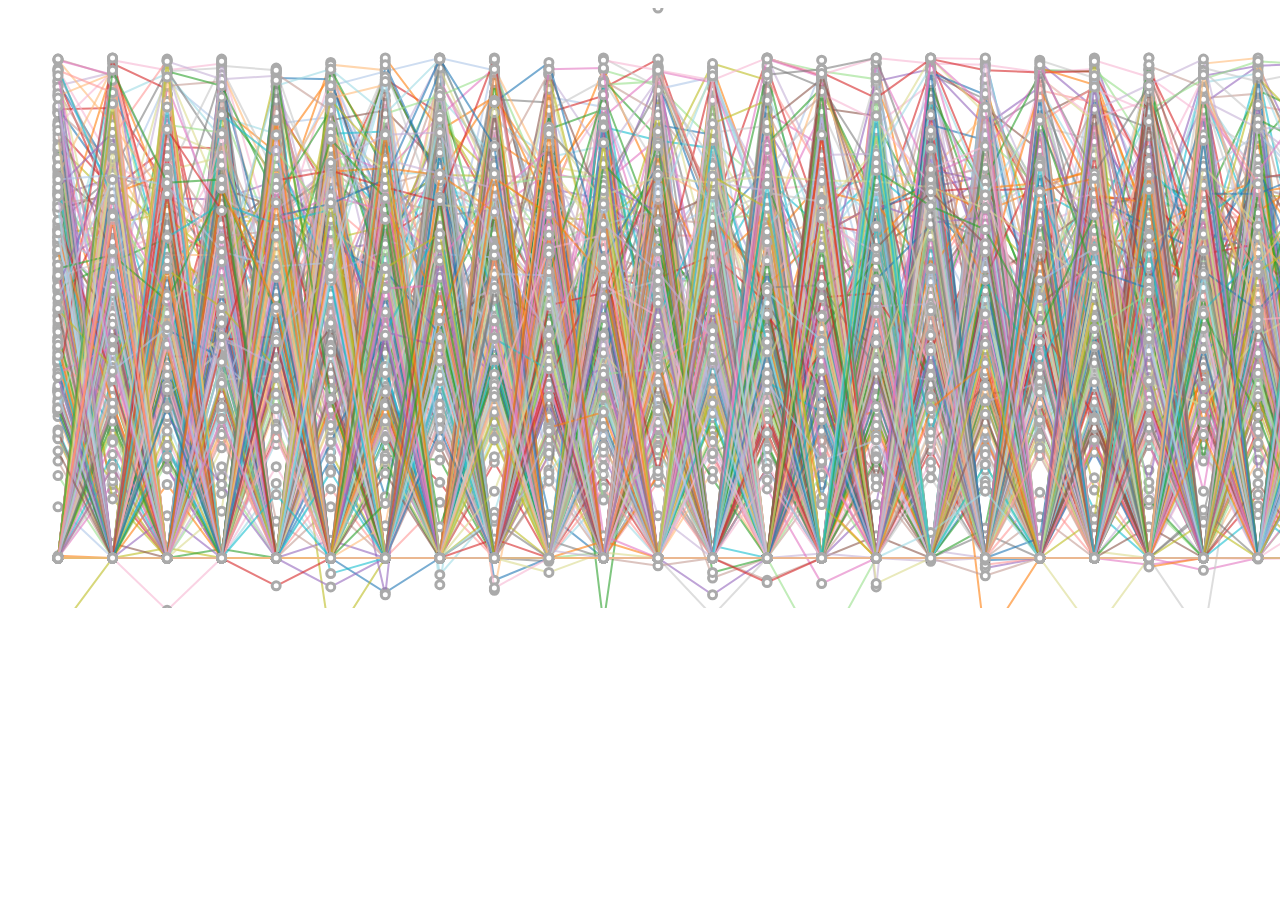
==== index.html @ 8c71b91a "Initial commit" ====
<html>
    <head>
        <title>Billboard Chart Visualization</title>
        <script type="text/javascript" src="d3.v2.min.js"></script>
		<style type="text/css">
			.data-line {
				stroke-width: 2;
				fill: none;
				stroke-dasharray: 0;
			}

            .point {
                stroke: #aaa;
                fill: white;
                stroke-width: 3;
            }

		</style>
    </head>
    <body>
        <script type="text/javascript">
            d3.text("chart-data.csv", function(unparsedData){
                //parse the csv data
                var parsedData = d3.csv.parse(unparsedData);
                var data = [];

                //number of years we are tracking
                var years = 23;

                //processing the data into arrays of objects
                var temp_array = [];
                var temp_object = null;
                var counter = 0;
                for(i = 0; i < parsedData.length; i++){
                    temp_object = {
                        artist: parsedData[i]["Artist"],
                        rank: parsedData[i]["Yearly Rank"],
                        album: parsedData[i]["Album"],
                        track: parsedData[i]["Track"]
                    };
                    counter++;
                    if(counter == years+1){
                        counter = 0;
                        data.push(temp_array);
                        temp_array = [];
                        temp_array.push(temp_object);
                    }
                    else{
                        temp_array.push(temp_object);
                    }
                }

                var padding = 50;
                var h = 600;
                var w = 1300;

                var xScale = d3.scale.linear().domain([1990, 2012]).range([padding, w - padding]);
                var yScale = d3.scale.linear().domain([450, 1]).range([h - padding, padding]);
                var colorScale = d3.scale.category20();

                var vis = d3.select("body")
                			.append("svg")
                			.attr("width", w)
                			.attr("height", h)
                        .append("svg:g");

                var line = d3.svg.line()
                				 .x(function(d, i){
                                    console.log("x = "+(1990+i));
                				 	return xScale(1990+i);
                				 })
                				 .y(function(d){
                                    console.log("y = "+d.rank);
                				 	return yScale(d.rank);
                				 })
                				 .interpolate("linear");

                var paths = vis.selectAll(".data-line")
                .data(data)
                .enter().append("svg:g");

                paths.append("path")
                				.attr("class", "data-line")
                                .attr("stroke", function(d, i){return colorScale(Math.floor(20*Math.random()))})
                				.style("opacity", 0.6)
                				.attr("d", line);


                paths.selectAll(".point")
                    .data(function(d){return d})
                    .enter().append("svg:circle")
                        .attr("class", 'point')
                        .attr("r", 4)
                        .attr("cx", function(d, i){return xScale(i+1990)})
                        .attr("cy", function(d){return yScale(d.rank)})
                        .on('mouseover', function(){return d3.select(this).attr('r', 8)})
                        .on('mouseout', function(){return d3.select(this).attr('r', 4)})
                        .on('click', function(d, i){ alert(d.rank+" "+d.artist) });
                        
            });
        </script>
    </body>
</html>
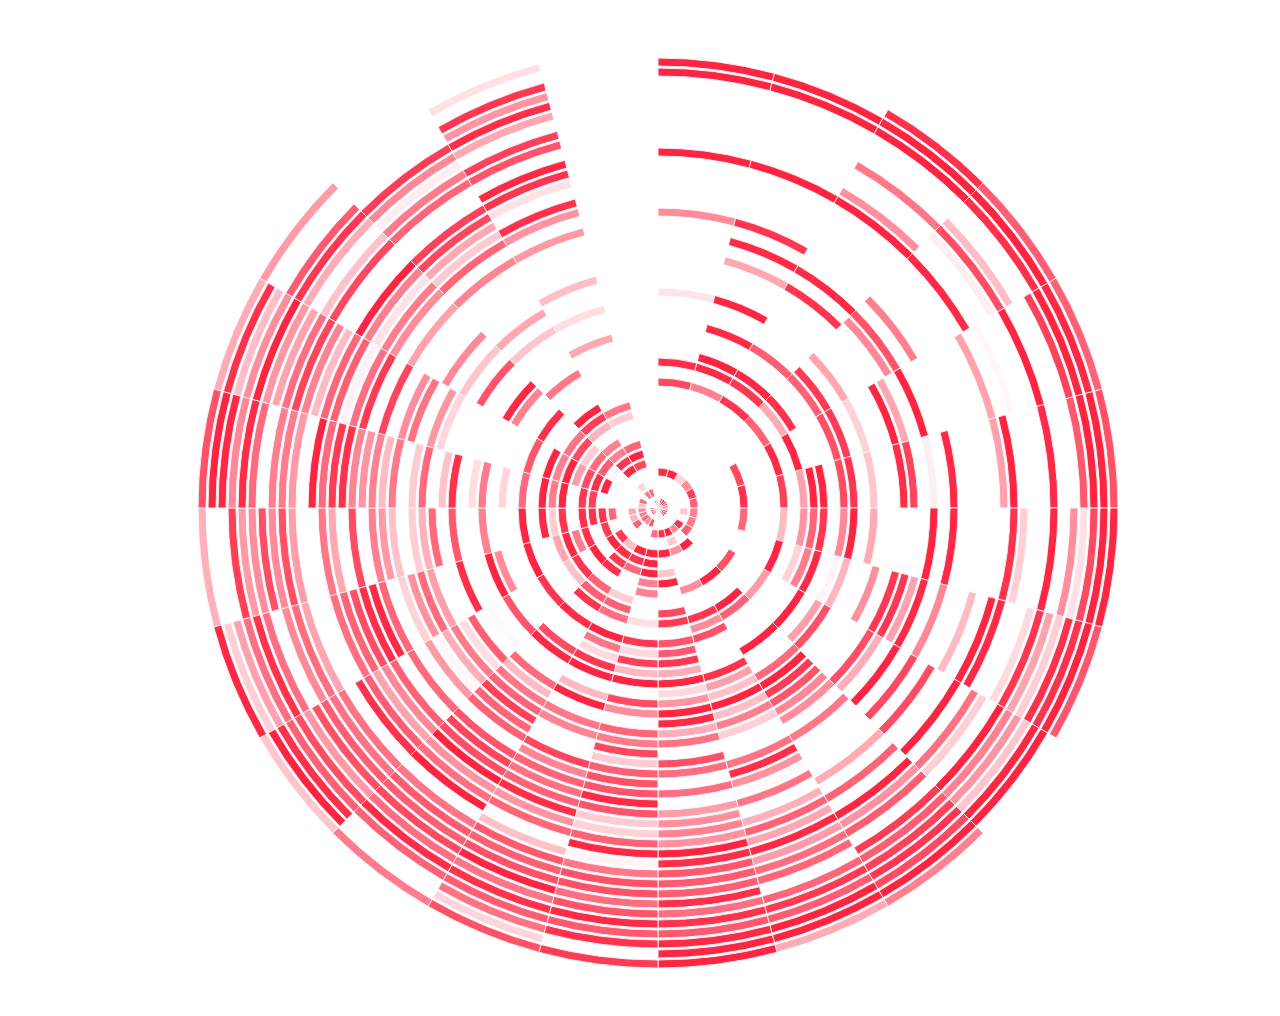
==== commit 8e741fc1: "Initial pages commit" ====
--- a/index.html
+++ b/index.html
@@ -3,101 +3,67 @@
         <title>Billboard Chart Visualization</title>
         <script type="text/javascript" src="d3.v2.min.js"></script>
 		<style type="text/css">
-			.data-line {
-				stroke-width: 2;
-				fill: none;
-				stroke-dasharray: 0;
-			}
-
-            .point {
-                stroke: #aaa;
-                fill: white;
-                stroke-width: 3;
+            body{
+                background-color: white;
             }
 
+            .arc{
+                stroke: #eee;
+                background-color: white;
+            }
 		</style>
     </head>
     <body>
         <script type="text/javascript">
-            d3.text("chart-data.csv", function(unparsedData){
-                //parse the csv data
-                var parsedData = d3.csv.parse(unparsedData);
-                var data = [];
+            var width = 1300,
+                height = 1000,
+                radius = Math.min(width, height) / 2,
+                colorScale = d3.scale.category20c();    
 
-                //number of years we are tracking
-                var years = 23;
+            var band_width = 8;
+            var gap = 2;
+            var years = 23;
+            var num_artists = 47;
+            var angle = 2*Math.PI/(years+1); //angle of every year shown
 
-                //processing the data into arrays of objects
-                var temp_array = [];
-                var temp_object = null;
-                var counter = 0;
-                for(i = 0; i < parsedData.length; i++){
-                    temp_object = {
-                        artist: parsedData[i]["Artist"],
-                        rank: parsedData[i]["Yearly Rank"],
-                        album: parsedData[i]["Album"],
-                        track: parsedData[i]["Track"]
-                    };
-                    counter++;
-                    if(counter == years+1){
-                        counter = 0;
-                        data.push(temp_array);
-                        temp_array = [];
-                        temp_array.push(temp_object);
-                    }
-                    else{
-                        temp_array.push(temp_object);
-                    }
-                }
+            var vis = d3.select("body").append("svg")
+                         .attr("width", width)
+                         .attr("height", height)
+                      .append("svg:g")
+                         .attr("transform", "translate(" + width / 2 + "," + height / 2 + ")");
 
-                var padding = 50;
-                var h = 600;
-                var w = 1300;
+            //method to draw a single arc
+            var arc = d3.svg.arc()
+            .startAngle(function(d, i){
+                return (d.Year - 1990 + 1)*angle;
+            })
+            .endAngle(function(d, i){
+                return (d.Year - 1991 + 1)*angle;
+            })
+            .innerRadius(function(d, i){  
+                return (gap + band_width) * (num_artists -1 - d.LastRank) + gap;
+            })
+            .outerRadius(function(d, i){
+                return (gap + band_width) * (num_artists - d.LastRank);
+            });
 
-                var xScale = d3.scale.linear().domain([1990, 2012]).range([padding, w - padding]);
-                var yScale = d3.scale.linear().domain([450, 1]).range([h - padding, padding]);
-                var colorScale = d3.scale.category20();
-
-                var vis = d3.select("body")
-                			.append("svg")
-                			.attr("width", w)
-                			.attr("height", h)
-                        .append("svg:g");
-
-                var line = d3.svg.line()
-                				 .x(function(d, i){
-                                    console.log("x = "+(1990+i));
-                				 	return xScale(1990+i);
-                				 })
-                				 .y(function(d){
-                                    console.log("y = "+d.rank);
-                				 	return yScale(d.rank);
-                				 })
-                				 .interpolate("linear");
-
-                var paths = vis.selectAll(".data-line")
-                .data(data)
-                .enter().append("svg:g");
-
-                paths.append("path")
-                				.attr("class", "data-line")
-                                .attr("stroke", function(d, i){return colorScale(Math.floor(20*Math.random()))})
-                				.style("opacity", 0.6)
-                				.attr("d", line);
+            d3.json("chart-data.json", function(json){
+                vis.selectAll(".arc")
+                    .data(json)
+                    .enter()
+                    .append("path")
+                    .attr("class", "arc")
+                    .attr("fill", "#FF2240")
+                    .attr("opacity", function(d){
+                        return (1 - d.High/100); //opacity based on the highest rack the artist achieved that year
+                    })
+                    .attr("d", arc)
+                    .on('mouseover', function(){return d3.select(this).attr('stroke-width', 4)})
+                    .on('mouseout', function(){return d3.select(this).attr('stroke-width', 0)})
+                    .on('click', function(d, i){ window.location.href = "artist.html?query="+d.Artist });
+            });
 
 
-                paths.selectAll(".point")
-                    .data(function(d){return d})
-                    .enter().append("svg:circle")
-                        .attr("class", 'point')
-                        .attr("r", 4)
-                        .attr("cx", function(d, i){return xScale(i+1990)})
-                        .attr("cy", function(d){return yScale(d.rank)})
-                        .on('mouseover', function(){return d3.select(this).attr('r', 8)})
-                        .on('mouseout', function(){return d3.select(this).attr('r', 4)})
-                        .on('click', function(d, i){ alert(d.rank+" "+d.artist) });
-                        
-            });
         </script>
     </body>
 </html>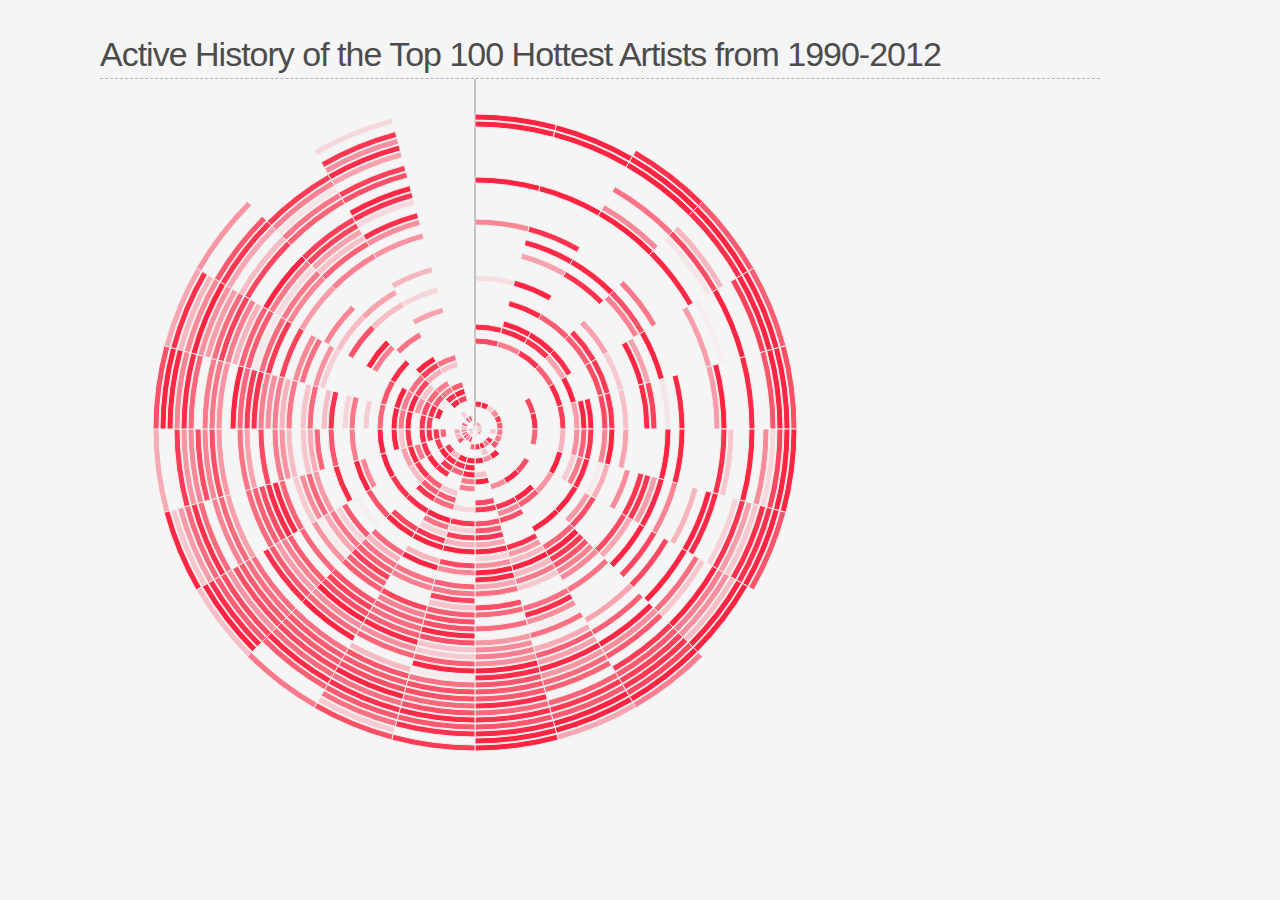
==== commit eea1dd66: "Transition, info and font added" ====
--- a/index.html
+++ b/index.html
@@ -2,31 +2,94 @@
     <head>
         <title>Billboard Chart Visualization</title>
         <script type="text/javascript" src="d3.v2.min.js"></script>
+        <script type="text/javascript" src="jquery-1.8.2.min.js"></script>
+        <link type="text/css" rel="stylesheet" href="./main.css"/>
 		<style type="text/css">
-            body{
-                background-color: white;
-            }
-
             .arc{
                 stroke: #eee;
                 background-color: white;
+            }
+
+            #line_chart {
+                display: none;
+            }
+
+            .data-line {
+                stroke-width: 2;
+                fill: none;
+                stroke-dasharray: 0;
+            }
+
+            .coordinates {
+                stroke-width: 2;
+                fill: none;
+                stroke-dasharray: 0;
+            }
+
+            .point {
+                stroke: #aaa;
+                fill: white;
+                stroke-width: 2;
             }
 		</style>
     </head>
     <body>
         <script type="text/javascript">
-            var width = 1300,
-                height = 1000,
+            $(document).ready(function(){
+                $('#back a').click(function(){
+                    $('#line_chart').fadeOut();
+                    $('#back').fadeOut();
+                    $('#arc_chart').fadeIn();
+                });
+            });
+        </script>
+        <div class="main-wrapper clearfix" id="container">
+            <div class="left-column">
+                <div class="title">
+                    <h1>
+                    Active History of the Top 100 Hottest Artists from 1990-2012</h1>
+                </div>
+                <div id="back">
+                    <h3></h3>
+                    <a href="#">Back to All Artists</a>
+                </div>
+                <div id="arc_chart"></div>
+                <div id="line_chart"></div>
+            </div>
+            <div class="artist_intro">
+                <div class="intro">
+                    <div class="cover">
+                    </div>
+                    <div class="info">
+                        <div id="track">
+                        </div>
+                        <div class="artist_line">
+                        <p>by</p><div id="artist"></div>
+                        </div>
+                        <div class="album_line">
+                        <p>on</p><div id="album"></div>
+                        </div>
+                        <div class="rank_line">
+                        <p>highest chart</p><div id="highest"></div>
+                        </div>
+                    </div>
+                </div>
+            </div>
+        </div>
+
+        <script type="text/javascript">
+            var width = 750,
+                height = 700,
                 radius = Math.min(width, height) / 2,
                 colorScale = d3.scale.category20c();    
 
-            var band_width = 8;
-            var gap = 2;
+            var band_width = 6;
+            var gap = 1;
             var years = 23;
             var num_artists = 47;
-            var angle = 2*Math.PI/(years+1); //angle of every year shown
-
-            var vis = d3.select("body").append("svg")
+            var angle = 2*Math.PI/(years+1); //angle of every year shown in the arc graph
+
+            var vis = d3.select("#arc_chart").append("svg")
                          .attr("width", width)
                          .attr("height", height)
                       .append("svg:g")
@@ -47,6 +110,17 @@
                 return (gap + band_width) * (num_artists - d.LastRank);
             });
 
+            //draw the starting line
+            var start_line = d3.svg.line();
+
+            vis.append("path")
+                .attr("class","start_line")
+                .attr("stroke-width",1)
+                .attr("stroke","black")
+                .attr("opacity", 0.4)
+                .attr("d","M 0 0"+"L 0 -500");
+
+            //read in data and draw arcs
             d3.json("chart-data.json", function(json){
                 vis.selectAll(".arc")
                     .data(json)
@@ -58,11 +132,140 @@
                         return (1 - d.High/100); //opacity based on the highest rack the artist achieved that year
                     })
                     .attr("d", arc)
-                    .on('mouseover', function(){return d3.select(this).attr('stroke-width', 4)})
-                    .on('mouseout', function(){return d3.select(this).attr('stroke-width', 0)})
-                    .on('click', function(d, i){ window.location.href = "artist.html?query="+d.Artist });
+                    .on('mouseover', mouseover)
+                    .on('mouseout', mouseout)
+                    .on('click', showDetails);
             });
 
+            function mouseover(e) {
+                vis.selectAll(".arc")
+                .attr("fill","#b9b9b9")
+                .transition().duration(100).attr("fill",function(d, i) { return (d.Artist === e.Artist) ? "#FF2240":"#b9b9b9"; });
+                console.log(e.Artist+"     "+e.Track);
+                newtrack(e.Artist,e.Track,e.Album,e.High);  //write info to black window
+                return $(document).ready(function(){
+                        $(".intro").stop(false, true).fadeIn("fast")
+                });
+
+            }
+
+            function mouseout(e) {
+                vis.selectAll(".arc")
+                .transition().attr("fill","#FF2240");
+                d3.select(this).attr('stroke-width', 0);
+                return $(document).ready(function(){
+                        $(".intro").stop(false, true).fadeOut("fast")
+                    });
+             }
+
+             //the function to write info to black window
+            function newtrack(artist,track,album,highest){
+                var blank = document.getElementById("track");
+                blank.innerText = track;
+                var blank = document.getElementById("artist");
+                blank.innerText = artist;
+                var blank = document.getElementById("album");
+                blank.innerText = album;
+                var blank = document.getElementById("highest");
+                blank.innerText = highest;
+            }
+
+            function showDetails(e){
+                var padding = 50;
+                var angle_line = 2*Math.PI/years; //angle of every year shown in the line graph
+
+                var coordinates = [];
+                var temp = [];
+                for(i = 0; i < years; i++){
+                    temp = [i, i];
+                    coordinates.push(temp);
+                }
+
+                var rScale = d3.scale.linear().domain([100, 0]).range([0, radius - padding]);
+
+                var vis_line = d3.select("#line_chart").append("svg")
+                             .attr("width", width)
+                             .attr("height", height)
+                          .append("svg:g")
+                             .attr("transform", "translate(" + width / 2 + "," + height / 2 + ")");
+
+                //method to draw data lines
+                var line = d3.svg.line()
+                                     .x(function(d, i){
+                                        //console.log(d);
+                                        r = rScale(d.rank);
+                                        alpha = (d.year - 1990)*angle_line-Math.PI/2;
+                                        return r*Math.cos(alpha);
+                                     })
+                                     .y(function(d){
+                                        r = rScale(d.rank);
+                                        alpha = (d.year - 1990)*angle_line-Math.PI/2;
+                                        return r*Math.sin(alpha);
+                                     })
+                                     .interpolate("cardinal");
+               
+                //method to draw coordinates
+                var coor = d3.svg.line()
+                                    .x(function(d, i){
+                                        return Math.cos(d*angle_line-Math.PI/2)*i*(radius - padding);
+                                    })
+                                    .y(function(d, i){
+                                        return Math.sin(d*angle_line-Math.PI/2)*i*(radius - padding);
+                                    })
+                                    .interpolate("linear");
+
+                //draw coordinates
+                vis_line.selectAll(".coordinates")
+                            .data(coordinates)
+                            .enter()
+                            .append("svg:g")
+                            .append("path")
+                            .attr("class", "coordinates")
+                            .attr("stroke", "#ccc")
+                            .attr("opacity", 0.8)
+                            .attr("d", coor);
+                
+                //draw data lines and points
+                d3.json("artist.json", function(json){
+                        var data = json[e.Artist];
+                        if(data!=undefined){
+                            var path = vis_line.selectAll(".data-line")
+                                .data([data])
+                                .enter()
+                                .append("svg:g");
+
+                            path.append("path")
+                                .attr("class", "data-line")
+                                .attr("stroke", "#FF2240")
+                                .attr("opacity", 0.8)
+                                .attr("d", line);
+
+                            path.selectAll(".point")
+                                .data(function(d){return d})
+                                .enter().append("svg:circle")
+                                    .attr("class", 'point')
+                                    .attr("r", 4)
+                                    .attr("cx", function(d, i){
+                                        r = rScale(d.rank);
+                                        alpha = (d.year - 1990)*angle_line-Math.PI/2;
+                                        return r*Math.cos(alpha);
+                                    })
+                                    .attr("cy", function(d){
+                                        r = rScale(d.rank);
+                                        alpha = (d.year - 1990)*angle_line-Math.PI/2;
+                                        return r*Math.sin(alpha);
+                                    })
+                                    .on('mouseover', function(){return d3.select(this).attr('r', 8)})
+                                    .on('mouseout', function(){return d3.select(this).attr('r', 3)})
+                                    .on('click', function(d, i){ alert(d.year+" "+d.rank+" "+d.track) });
+                            }
+                    });
+                $('#arc_chart').fadeOut();
+                $('#line_chart').fadeIn();
+                $('#back').fadeIn();
+                $('#back h3').html(e.Artist);
+
+            }
 
         </script>
     </body>
--- a/main.css
+++ b/main.css
@@ -0,0 +1,202 @@
+
+html, body, body div, span, object, iframe, h1, h2, h3, h4, h5, h6, p, blockquote, pre, abbr, address, cite, code, del, dfn, em, img, ins, kbd, q, samp, small, strong, sub, sup, var, b, i, dl, dt, dd, ol, ul, li, fieldset, form, label, legend, table, caption, tbody, tfoot, thead, tr, th, td, article, aside, figure, footer, header, hgroup, menu, nav, section, time, mark, audio, video {
+	margin: 0;
+	padding: 0;
+	border: 0;
+	outline: 0;
+	font-size: 100%;
+	vertical-align: baseline;
+	background: transparent;
+	display:block;
+}		
+
+/* Accessible focus treatment
+	people.opera.com/patrickl/experiments/keyboard/test */
+a:hover, a:active {outline: none;}
+
+small {font-size: 85%;}
+
+strong, th {font-weight: bold;}
+
+td, td img {vertical-align: top;} 
+
+
+
+/* force a vertical scrollbar to prevent a jumpy page  ----------------*/
+html {overflow-y: scroll;}
+
+/* global font style   ------------------------------------------------*/
+body {
+	font-family: "Pontano Sans",Helvetica,Arial,sans-serif;
+	font-size:13px;
+}
+
+/* global a style      ------------------------------------------------*/
+a {
+	margin: 0; 
+	padding: 0; 
+	font-size: 100%; 
+	vertical-align: baseline; 
+	background: transparent;
+	text-decoration:none
+}
+
+/* hand cursor on clickable elements ----------------------------------*/
+.clickable,
+label, 
+input[type=button], 
+input[type=submit], 
+button {cursor: pointer;}
+
+/* we use a lot of ULs that aren't bulleted. 
+	don't forget to restore the bullets within content. */
+ul, ol {list-style: none;}
+
+/* we like off-black for text */
+body, select, input, textarea {color: #333;}
+a {color: #03f;}
+a:hover {color: #69f;}
+
+body{background-color: #F5F5F5;}
+
+/* let's clear some floats */
+.clearfix:before, .clearfix:after { content: "\0020"; display: block; height: 0; overflow: hidden; }  
+.clearfix:after { clear: both; }  
+.clearfix { zoom: 1; } 
+
+
+.main-wrapper{
+	margin-top:25px;
+	margin-left:100px;
+	width:1400px;
+}
+
+
+.left-column{
+	position:relative;
+	float:left;
+	width:1000px;
+}
+
+.title{
+	border-bottom:1px dashed #B3B3B3;
+
+}
+
+.title h1{
+	display:block;
+	font-size: 34px;
+	color:#4C4C4C;
+	font-weight: 300;
+	letter-spacing: -1px;
+	margin: .3em 0 .1em 0;
+}
+
+.artist_intro{
+	position:fixed;
+	left:1000px;
+	background-color:#F7F7F7;
+}
+
+.intro{
+	width:300px;
+	height:110px;
+	display:none;
+	font-size:12px;
+	background-color:#3F3F3F;
+	color:white;
+	padding-top:10px;
+	padding-left:10px;
+
+}
+
+.cover{
+	float:left;
+	position:relative;
+	width:100px;
+	height:100px;
+	background-color:#83B9D6;
+}
+
+.info{
+	float:left;
+	margin-left:20px;
+	width:180px;
+}
+
+
+.intro .artist_line{
+	margin-top:10px;
+}
+
+.artist_line p{
+	display:block;
+	float:left;
+	position:relative;
+	margin-top:4px;
+	font-size:9px;
+	color:#A6C2F4;
+}
+
+.artist_line #artist{
+	margin-left:15px;
+	font-size:15px;
+	font-weight:bold;
+}
+
+.intro .album_line{
+	margin-top:10px;
+}
+
+.album_line p{
+	display:block;
+	float:left;
+	position:relative;
+	margin-top:2px;
+	font-size:9px;
+	color:#A6C2F4;
+}
+
+.album_line #album{
+	margin-left:15px;
+	font-size:12px;
+	font-weight:bold;
+}
+
+.intro .rank_line{
+	margin-top:30px;
+}
+
+.rank_line p{
+	display:block;
+	float:left;
+	position:relative;
+	margin-top:2px;
+	font-size:9px;
+	color:#A6C2F4;
+}
+
+.rank_line #highest{
+	margin-left:80px;
+	font-size:12px;
+	font-weight:bold;
+}
+
+#back{
+	display: none;
+}
+
+#back h3{
+	font-size: 24px;
+	color: #333;
+	margin: .3em 0 .1em 0;
+}
+
+#back a{
+	color: #FF2240;
+	font-size: 14px;
+}
+
+#back a:hover{
+	color: #E8677D;
+}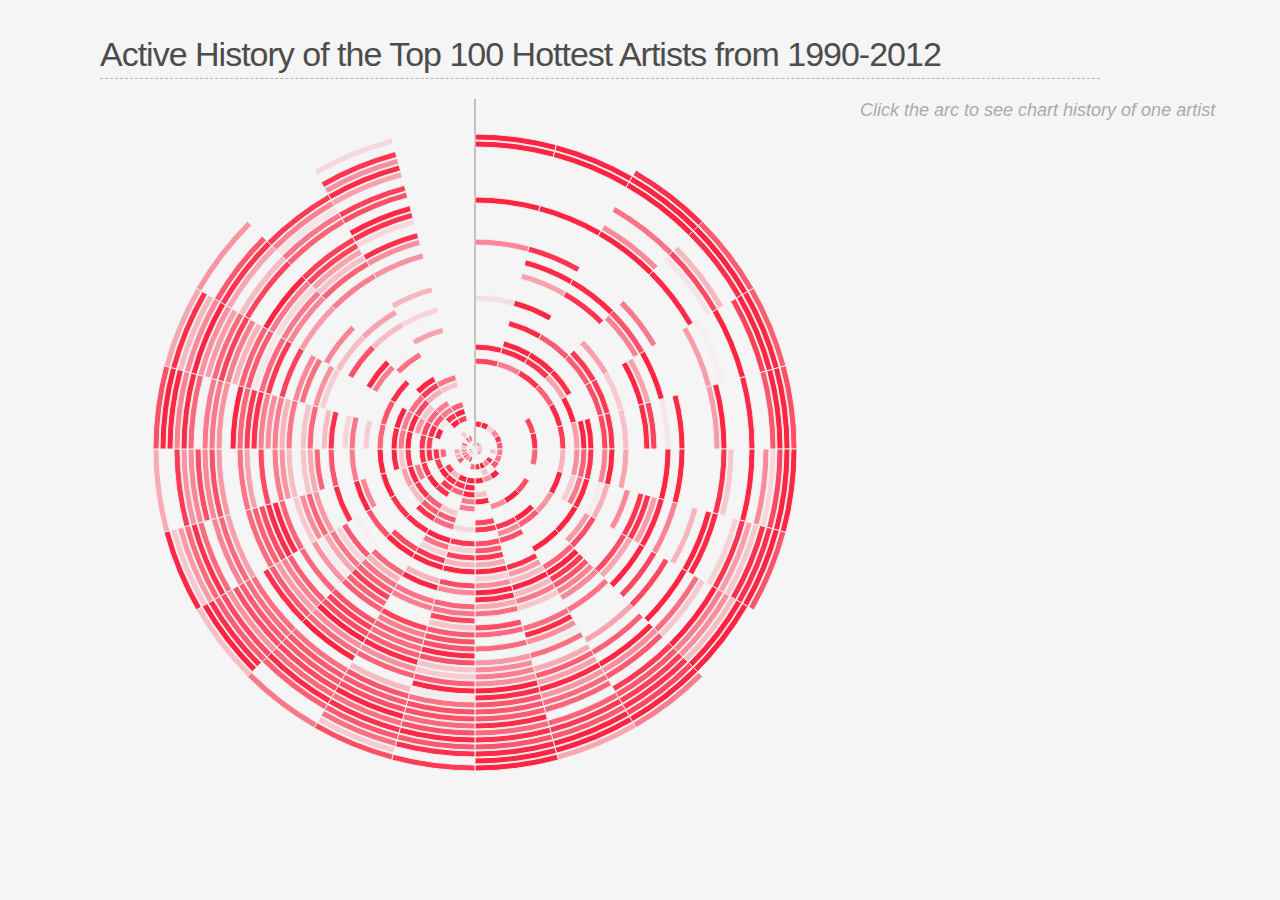
==== commit 82faebd5: "CSS tweaked transition revised" ====
--- a/index.html
+++ b/index.html
@@ -3,6 +3,7 @@
         <title>Billboard Chart Visualization</title>
         <script type="text/javascript" src="d3.v2.min.js"></script>
         <script type="text/javascript" src="jquery-1.8.2.min.js"></script>
+        <link href='http://fonts.googleapis.com/css?family=Droid+Serif:400,700' rel='stylesheet' type='text/css'>
         <link type="text/css" rel="stylesheet" href="./main.css"/>
 		<style type="text/css">
             .arc{
@@ -38,8 +39,10 @@
             $(document).ready(function(){
                 $('#back a').click(function(){
                     $('#line_chart').fadeOut();
+                    $('#line_chart').empty();
                     $('#back').fadeOut();
                     $('#arc_chart').fadeIn();
+                    $('#instruct').fadeIn();
                 });
             });
         </script>
@@ -49,29 +52,26 @@
                     <h1>
                     Active History of the Top 100 Hottest Artists from 1990-2012</h1>
                 </div>
-                <div id="back">
+                <div id="arc_chart"></div>
+                <div id="line_chart"></div>
+            </div>
+            <div id="back">
                     <h3></h3>
                     <a href="#">Back to All Artists</a>
-                </div>
-                <div id="arc_chart"></div>
-                <div id="line_chart"></div>
+            </div>
+            <div id="instruct">
+                <h3>Click the arc to see chart history of one artist</h3>
             </div>
             <div class="artist_intro">
                 <div class="intro">
                     <div class="cover">
+                        <img />
                     </div>
                     <div class="info">
-                        <div id="track">
-                        </div>
-                        <div class="artist_line">
-                        <p>by</p><div id="artist"></div>
-                        </div>
-                        <div class="album_line">
-                        <p>on</p><div id="album"></div>
-                        </div>
-                        <div class="rank_line">
-                        <p>highest chart</p><div id="highest"></div>
-                        </div>
+                        <h3 id="track"></h3>
+                        <h4 class="artist_line">by <span id="artist"></span></h4>
+                        <h4 class="artist_album">from <span id="album"></span></h4>
+                        <h4 class="artist_chart">hits #<span id="highest"></span> in <span id="year"></span></h4>
                     </div>
                 </div>
             </div>
@@ -134,7 +134,7 @@
                     .attr("d", arc)
                     .on('mouseover', mouseover)
                     .on('mouseout', mouseout)
-                    .on('click', showDetails);
+                    .on('click', show_details);
             });
 
             function mouseover(e) {
@@ -142,7 +142,7 @@
                 .attr("fill","#b9b9b9")
                 .transition().duration(100).attr("fill",function(d, i) { return (d.Artist === e.Artist) ? "#FF2240":"#b9b9b9"; });
                 console.log(e.Artist+"     "+e.Track);
-                newtrack(e.Artist,e.Track,e.Album,e.High);  //write info to black window
+                write_info(e.Artist, e.Track, e.Album, e.High, e.Year);
                 return $(document).ready(function(){
                         $(".intro").stop(false, true).fadeIn("fast")
                 });
@@ -159,18 +159,29 @@
              }
 
              //the function to write info to black window
-            function newtrack(artist,track,album,highest){
-                var blank = document.getElementById("track");
-                blank.innerText = track;
-                var blank = document.getElementById("artist");
-                blank.innerText = artist;
-                var blank = document.getElementById("album");
-                blank.innerText = album;
-                var blank = document.getElementById("highest");
-                blank.innerText = highest;
-            }
-
-            function showDetails(e){
+            function write_info(artist, track, album, highest, year){
+                $.getJSON("http://ws.audioscrobbler.com/2.0/?method=artist.search&api_key=36ca02e767da5319c71abe6f2ee4437f&format=json&artist=" + artist + "&callback=?", function(json) {
+                    if (json.results.artistmatches.artist.length!=0){
+                        console.log(json);
+                        image = json.results.artistmatches.artist[0].image[2]['#text'];
+                        if(artist === 'LL Cool J'){
+                            image = 'http://userserve-ak.last.fm/serve/500/31915523/LL+Cool+J++1986.jpg';
+                        }
+                        $('.cover img').attr('src', image);
+                    }
+                });
+                
+                        
+                $('#track').html(track);
+                $('#artist').html(artist);
+                $('#album').html(album);
+                $('#highest').html(highest);
+                $('#year').html(year);
+            }
+
+            var artist; //global variable for the details view
+
+            function show_details(e){
                 var padding = 50;
                 var angle_line = 2*Math.PI/years; //angle of every year shown in the line graph
 
@@ -207,10 +218,10 @@
                 //method to draw coordinates
                 var coor = d3.svg.line()
                                     .x(function(d, i){
-                                        return Math.cos(d*angle_line-Math.PI/2)*i*(radius - padding);
+                                        return Math.cos(d*angle_line-Math.PI/2)*i*(radius);
                                     })
                                     .y(function(d, i){
-                                        return Math.sin(d*angle_line-Math.PI/2)*i*(radius - padding);
+                                        return Math.sin(d*angle_line-Math.PI/2)*i*(radius);
                                     })
                                     .interpolate("linear");
 
@@ -225,9 +236,11 @@
                             .attr("opacity", 0.8)
                             .attr("d", coor);
                 
+                artist = e.Artist;
+
                 //draw data lines and points
                 d3.json("artist.json", function(json){
-                        var data = json[e.Artist];
+                        var data = json[artist];
                         if(data!=undefined){
                             var path = vis_line.selectAll(".data-line")
                                 .data([data])
@@ -255,18 +268,31 @@
                                         alpha = (d.year - 1990)*angle_line-Math.PI/2;
                                         return r*Math.sin(alpha);
                                     })
-                                    .on('mouseover', function(){return d3.select(this).attr('r', 8)})
-                                    .on('mouseout', function(){return d3.select(this).attr('r', 3)})
-                                    .on('click', function(d, i){ alert(d.year+" "+d.rank+" "+d.track) });
+                                    .on('mouseover', mouseover_line)
+                                    .on('mouseout', mouseout_line);
                             }
                     });
                 $('#arc_chart').fadeOut();
+                $('#instruct').fadeOut();
                 $('#line_chart').fadeIn();
                 $('#back').fadeIn();
                 $('#back h3').html(e.Artist);
 
             }
 
+            function mouseover_line(e){
+                write_info(artist, e.track, e.album, e.rank, e.year);
+                return $(document).ready(function(){
+                        $(".intro").stop(false, true).fadeIn("fast")
+                });
+            }
+
+            function mouseout_line(e){
+                return $(document).ready(function(){
+                        $(".intro").stop(false, true).fadeOut("fast")
+                });
+            }
+
         </script>
     </body>
 </html>--- a/main.css
+++ b/main.css
@@ -78,6 +78,10 @@
 	width:1000px;
 }
 
+#arc_chart, #line_chart{
+	margin-top: 20px;
+}
+
 .title{
 	border-bottom:1px dashed #B3B3B3;
 
@@ -93,29 +97,29 @@
 }
 
 .artist_intro{
-	position:fixed;
-	left:1000px;
-	background-color:#F7F7F7;
+	position:absolute;
+	left:840px;
+	top: 180px;
 }
 
 .intro{
-	width:300px;
-	height:110px;
 	display:none;
 	font-size:12px;
-	background-color:#3F3F3F;
-	color:white;
-	padding-top:10px;
-	padding-left:10px;
-
+	color:#4C4C4C;
+	padding: 10px;
 }
 
 .cover{
-	float:left;
-	position:relative;
-	width:100px;
-	height:100px;
-	background-color:#83B9D6;
+	float: left;
+	padding: 5px;
+	background-color: white;
+	-webkit-box-shadow: 1px 0px 8px rgba(50, 50, 50, 0.5);
+	-moz-box-shadow:    1px 0px 8px rgba(50, 50, 50, 0.5);
+	box-shadow:         1px 0px 8px rgba(50, 50, 50, 0.5);
+}
+
+.cover img{
+	width:250px;
 }
 
 .info{
@@ -124,79 +128,66 @@
 	width:180px;
 }
 
-
-.intro .artist_line{
-	margin-top:10px;
+span {
+	display: inline;
 }
 
-.artist_line p{
-	display:block;
-	float:left;
-	position:relative;
-	margin-top:4px;
-	font-size:9px;
-	color:#A6C2F4;
+h3#track{
+	font-family: 'Droid Serif', serif;
+	font-weight: 700;
+	font-style: italic;
+	font-size: 30px;
+	line-height: 36px;
 }
 
-.artist_line #artist{
-	margin-left:15px;
-	font-size:15px;
-	font-weight:bold;
+.info h4{
+	font-size: 16px;
+	line-height: 20px;
+	font-weight: 300;
+	font-style: normal;
+	padding: 3px 0;
 }
 
-.intro .album_line{
-	margin-top:10px;
+#artist, #album, #highest, #year{
+	font-style: italic;
 }
 
-.album_line p{
-	display:block;
-	float:left;
-	position:relative;
-	margin-top:2px;
-	font-size:9px;
-	color:#A6C2F4;
-}
-
-.album_line #album{
-	margin-left:15px;
-	font-size:12px;
-	font-weight:bold;
-}
-
-.intro .rank_line{
-	margin-top:30px;
-}
-
-.rank_line p{
-	display:block;
-	float:left;
-	position:relative;
-	margin-top:2px;
-	font-size:9px;
-	color:#A6C2F4;
-}
-
-.rank_line #highest{
-	margin-left:80px;
-	font-size:12px;
-	font-weight:bold;
+#artist, #highest{
+	color: #FF2240;
 }
 
 #back{
+	position:absolute;
+	left:860px;
+	top: 100px;
 	display: none;
 }
 
 #back h3{
-	font-size: 24px;
-	color: #333;
-	margin: .3em 0 .1em 0;
+	font-family: 'Droid Serif', serif;
+	font-weight: 700;
+	font-size: 28px;
+	line-height: 36px;
 }
 
 #back a{
 	color: #FF2240;
-	font-size: 14px;
+	font-size: 16px;
 }
 
 #back a:hover{
 	color: #E8677D;
+}
+
+#instruct{
+	position:absolute;
+	left:860px;
+	top: 100px;
+}
+
+#instruct h3{
+	font-size: 18px;
+	color: #aaa;
+	font-weight: 300;
+	font-style: italic;
 }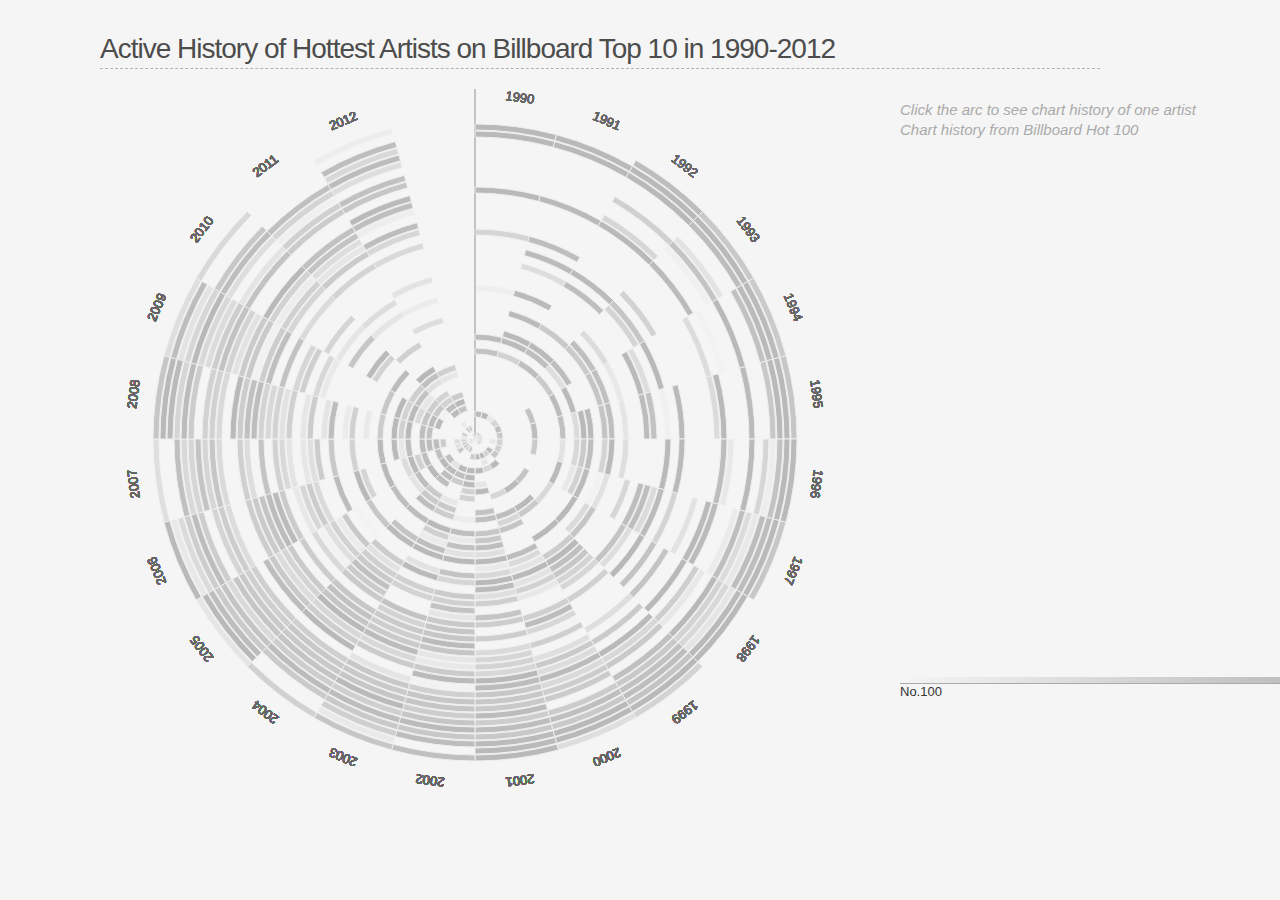
==== commit b832b666: "label, legend added" ====
--- a/index.html
+++ b/index.html
@@ -1,298 +1,393 @@
-<html>
-    <head>
-        <title>Billboard Chart Visualization</title>
-        <script type="text/javascript" src="d3.v2.min.js"></script>
-        <script type="text/javascript" src="jquery-1.8.2.min.js"></script>
-        <link href='http://fonts.googleapis.com/css?family=Droid+Serif:400,700' rel='stylesheet' type='text/css'>
-        <link type="text/css" rel="stylesheet" href="./main.css"/>
-		<style type="text/css">
-            .arc{
-                stroke: #eee;
-                background-color: white;
-            }
-
-            #line_chart {
-                display: none;
-            }
-
-            .data-line {
-                stroke-width: 2;
-                fill: none;
-                stroke-dasharray: 0;
-            }
-
-            .coordinates {
-                stroke-width: 2;
-                fill: none;
-                stroke-dasharray: 0;
-            }
-
-            .point {
-                stroke: #aaa;
-                fill: white;
-                stroke-width: 2;
-            }
-		</style>
-    </head>
-    <body>
-        <script type="text/javascript">
-            $(document).ready(function(){
-                $('#back a').click(function(){
-                    $('#line_chart').fadeOut();
-                    $('#line_chart').empty();
-                    $('#back').fadeOut();
-                    $('#arc_chart').fadeIn();
-                    $('#instruct').fadeIn();
-                });
-            });
-        </script>
-        <div class="main-wrapper clearfix" id="container">
-            <div class="left-column">
-                <div class="title">
-                    <h1>
-                    Active History of the Top 100 Hottest Artists from 1990-2012</h1>
-                </div>
-                <div id="arc_chart"></div>
-                <div id="line_chart"></div>
-            </div>
-            <div id="back">
-                    <h3></h3>
-                    <a href="#">Back to All Artists</a>
-            </div>
-            <div id="instruct">
-                <h3>Click the arc to see chart history of one artist</h3>
-            </div>
-            <div class="artist_intro">
-                <div class="intro">
-                    <div class="cover">
-                        <img />
-                    </div>
-                    <div class="info">
-                        <h3 id="track"></h3>
-                        <h4 class="artist_line">by <span id="artist"></span></h4>
-                        <h4 class="artist_album">from <span id="album"></span></h4>
-                        <h4 class="artist_chart">hits #<span id="highest"></span> in <span id="year"></span></h4>
-                    </div>
-                </div>
-            </div>
-        </div>
-
-        <script type="text/javascript">
-            var width = 750,
-                height = 700,
-                radius = Math.min(width, height) / 2,
-                colorScale = d3.scale.category20c();    
-
-            var band_width = 6;
-            var gap = 1;
-            var years = 23;
-            var num_artists = 47;
-            var angle = 2*Math.PI/(years+1); //angle of every year shown in the arc graph
-
-            var vis = d3.select("#arc_chart").append("svg")
-                         .attr("width", width)
-                         .attr("height", height)
-                      .append("svg:g")
-                         .attr("transform", "translate(" + width / 2 + "," + height / 2 + ")");
-
-            //method to draw a single arc
-            var arc = d3.svg.arc()
-            .startAngle(function(d, i){
-                return (d.Year - 1990 + 1)*angle;
-            })
-            .endAngle(function(d, i){
-                return (d.Year - 1991 + 1)*angle;
-            })
-            .innerRadius(function(d, i){  
-                return (gap + band_width) * (num_artists -1 - d.LastRank) + gap;
-            })
-            .outerRadius(function(d, i){
-                return (gap + band_width) * (num_artists - d.LastRank);
-            });
-
-            //draw the starting line
-            var start_line = d3.svg.line();
-
-            vis.append("path")
-                .attr("class","start_line")
-                .attr("stroke-width",1)
-                .attr("stroke","black")
-                .attr("opacity", 0.4)
-                .attr("d","M 0 0"+"L 0 -500");
-
-            //read in data and draw arcs
-            d3.json("chart-data.json", function(json){
-                vis.selectAll(".arc")
-                    .data(json)
-                    .enter()
-                    .append("path")
-                    .attr("class", "arc")
-                    .attr("fill", "#FF2240")
-                    .attr("opacity", function(d){
-                        return (1 - d.High/100); //opacity based on the highest rack the artist achieved that year
-                    })
-                    .attr("d", arc)
-                    .on('mouseover', mouseover)
-                    .on('mouseout', mouseout)
-                    .on('click', show_details);
-            });
-
-            function mouseover(e) {
-                vis.selectAll(".arc")
-                .attr("fill","#b9b9b9")
-                .transition().duration(100).attr("fill",function(d, i) { return (d.Artist === e.Artist) ? "#FF2240":"#b9b9b9"; });
-                console.log(e.Artist+"     "+e.Track);
-                write_info(e.Artist, e.Track, e.Album, e.High, e.Year);
-                return $(document).ready(function(){
-                        $(".intro").stop(false, true).fadeIn("fast")
-                });
-
-            }
-
-            function mouseout(e) {
-                vis.selectAll(".arc")
-                .transition().attr("fill","#FF2240");
-                d3.select(this).attr('stroke-width', 0);
-                return $(document).ready(function(){
-                        $(".intro").stop(false, true).fadeOut("fast")
-                    });
-             }
-
-             //the function to write info to black window
-            function write_info(artist, track, album, highest, year){
-                $.getJSON("http://ws.audioscrobbler.com/2.0/?method=artist.search&api_key=36ca02e767da5319c71abe6f2ee4437f&format=json&artist=" + artist + "&callback=?", function(json) {
-                    if (json.results.artistmatches.artist.length!=0){
-                        console.log(json);
-                        image = json.results.artistmatches.artist[0].image[2]['#text'];
-                        if(artist === 'LL Cool J'){
-                            image = 'http://userserve-ak.last.fm/serve/500/31915523/LL+Cool+J++1986.jpg';
-                        }
-                        $('.cover img').attr('src', image);
-                    }
-                });
-                
-                        
-                $('#track').html(track);
-                $('#artist').html(artist);
-                $('#album').html(album);
-                $('#highest').html(highest);
-                $('#year').html(year);
-            }
-
-            var artist; //global variable for the details view
-
-            function show_details(e){
-                var padding = 50;
-                var angle_line = 2*Math.PI/years; //angle of every year shown in the line graph
-
-                var coordinates = [];
-                var temp = [];
-                for(i = 0; i < years; i++){
-                    temp = [i, i];
-                    coordinates.push(temp);
-                }
-
-                var rScale = d3.scale.linear().domain([100, 0]).range([0, radius - padding]);
-
-                var vis_line = d3.select("#line_chart").append("svg")
-                             .attr("width", width)
-                             .attr("height", height)
-                          .append("svg:g")
-                             .attr("transform", "translate(" + width / 2 + "," + height / 2 + ")");
-
-                //method to draw data lines
-                var line = d3.svg.line()
-                                     .x(function(d, i){
-                                        //console.log(d);
-                                        r = rScale(d.rank);
-                                        alpha = (d.year - 1990)*angle_line-Math.PI/2;
-                                        return r*Math.cos(alpha);
-                                     })
-                                     .y(function(d){
-                                        r = rScale(d.rank);
-                                        alpha = (d.year - 1990)*angle_line-Math.PI/2;
-                                        return r*Math.sin(alpha);
-                                     })
-                                     .interpolate("cardinal");
-               
-                //method to draw coordinates
-                var coor = d3.svg.line()
-                                    .x(function(d, i){
-                                        return Math.cos(d*angle_line-Math.PI/2)*i*(radius);
-                                    })
-                                    .y(function(d, i){
-                                        return Math.sin(d*angle_line-Math.PI/2)*i*(radius);
-                                    })
-                                    .interpolate("linear");
-
-                //draw coordinates
-                vis_line.selectAll(".coordinates")
-                            .data(coordinates)
-                            .enter()
-                            .append("svg:g")
-                            .append("path")
-                            .attr("class", "coordinates")
-                            .attr("stroke", "#ccc")
-                            .attr("opacity", 0.8)
-                            .attr("d", coor);
-                
-                artist = e.Artist;
-
-                //draw data lines and points
-                d3.json("artist.json", function(json){
-                        var data = json[artist];
-                        if(data!=undefined){
-                            var path = vis_line.selectAll(".data-line")
-                                .data([data])
-                                .enter()
-                                .append("svg:g");
-
-                            path.append("path")
-                                .attr("class", "data-line")
-                                .attr("stroke", "#FF2240")
-                                .attr("opacity", 0.8)
-                                .attr("d", line);
-
-                            path.selectAll(".point")
-                                .data(function(d){return d})
-                                .enter().append("svg:circle")
-                                    .attr("class", 'point')
-                                    .attr("r", 4)
-                                    .attr("cx", function(d, i){
-                                        r = rScale(d.rank);
-                                        alpha = (d.year - 1990)*angle_line-Math.PI/2;
-                                        return r*Math.cos(alpha);
-                                    })
-                                    .attr("cy", function(d){
-                                        r = rScale(d.rank);
-                                        alpha = (d.year - 1990)*angle_line-Math.PI/2;
-                                        return r*Math.sin(alpha);
-                                    })
-                                    .on('mouseover', mouseover_line)
-                                    .on('mouseout', mouseout_line);
-                            }
-                    });
-                $('#arc_chart').fadeOut();
-                $('#instruct').fadeOut();
-                $('#line_chart').fadeIn();
-                $('#back').fadeIn();
-                $('#back h3').html(e.Artist);
-
-            }
-
-            function mouseover_line(e){
-                write_info(artist, e.track, e.album, e.rank, e.year);
-                return $(document).ready(function(){
-                        $(".intro").stop(false, true).fadeIn("fast")
-                });
-            }
-
-            function mouseout_line(e){
-                return $(document).ready(function(){
-                        $(".intro").stop(false, true).fadeOut("fast")
-                });
-            }
-
-        </script>
-    </body>
+<html>
+    <head>
+        <title>Billboard Chart Visualization</title>
+        <script type="text/javascript" src="d3.v2.min.js"></script>
+        <script type="text/javascript" src="jquery-1.8.2.min.js"></script>
+        <link href='http://fonts.googleapis.com/css?family=Droid+Serif:400,700' rel='stylesheet' type='text/css'>
+        <link type="text/css" rel="stylesheet" href="./main.css"/>
+		<style type="text/css">
+            .arc{
+                stroke: #eee;
+                background-color: white;
+            }
+
+            #line_chart {
+                display: none;
+            }
+
+            .data-line {
+                stroke-width: 2;
+                fill: none;
+                stroke-dasharray: 0;
+            }
+
+            .coordinates {
+                stroke-width: 2;
+                fill: none;
+                stroke-dasharray: 0;
+            }
+
+            .point {
+                stroke: #aaa;
+                fill: white;
+                stroke-width: 2;
+            }
+		</style>
+    </head>
+    <body>
+        <script type="text/javascript">
+            $(document).ready(function(){
+                $('#back a').click(function(){
+                    $('#line_chart').fadeOut();
+                    $('#line_chart').empty();
+                    $('#back').fadeOut();
+                    $('#arc_chart').fadeIn();
+                    $('#instruct').fadeIn();
+                    $('.legend').fadeIn();
+                });
+            });
+        </script>
+        <div class="main-wrapper clearfix" id="container">
+            <div class="left-column">
+                <div class="title">
+                    <h1>
+                    Active History of Hottest Artists on Billboard Top 10 in 1990-2012</h1>
+                </div>
+                <div id="arc_chart"></div>
+                <div id="line_chart"></div>
+            </div>
+
+            <div class="artist_intro">
+                <div id="back">
+                    <h3></h3>
+                    <a href="#">Back to All Artists</a>
+                </div>
+                <div id="instruct">
+                    <h3>Click the arc to see chart history of one artist</h3>
+                    <h3>Chart history from Billboard Hot 100</h3>
+                </div>
+                <div class="intro">
+                    <div class="cover">
+                        <img />
+                    </div>
+                    <div class="info">
+                        <div class="track row">
+                            <h3 id="track"></h3>
+                        </div>
+                        <div class="artist row">
+                            <div class="left">by</div>
+                            <div class="right" id="artist"></div>
+                        </div>
+                        <div class="album row">
+                            <div class="left">from</div>
+                            <div class="right" id="album"></div>
+                        </div>
+                        <div class="chart row">
+                            <div class="left">hits</div>
+                            <div class="rank" id="highest"></div>
+                            <div class="in">in</div>
+                            <div class="y" id="year"></div>
+                        </div>
+                    </div>
+                </div>
+            </div>
+            <div class="legend">
+                    <div class="bar"></div>
+                    <div class="annotation">
+                        <p id="zero">No.100</p>
+                        <p id="full">No.1</p>
+                    </div>
+            </div>
+        </div>
+
+        <script type="text/javascript">
+            var width = 750,
+                height = 700,
+                radius = Math.min(width, height) / 2,
+                colorScale = d3.scale.category20c();    
+
+            var band_width = 6;
+            var gap = 1;
+            var years = 23;
+            var num_artists = 47;
+            var angle = 2*Math.PI/(years+1); //angle of every year shown in the arc graph
+
+            var vis = d3.select("#arc_chart").append("svg")
+                         .attr("width", width)
+                         .attr("height", height)
+                      .append("svg:g")
+                         .attr("transform", "translate(" + width / 2 + "," + height / 2 + ")");
+
+            
+            //method to append label of year
+            var t_padding = 10,
+                t_x = function(d){
+                    r = radius - t_padding;
+                    r_1 = angle/2
+                    theda = (d.Year - 1990)*angle-Math.PI/2;
+                    return r*Math.cos(theda+r_1);
+                },
+                t_y = function(d){
+                    r = radius - 10;
+                    theda = (d.Year - 1990)*angle-Math.PI/2;
+                    return r*Math.sin(theda+r_1);
+                };
+                l_x = function(d){
+                    r = radius - t_padding;
+                    r_1 = angle/2
+                    theda = (d.Year - 1990)*angle-Math.PI/2;
+                    return r*Math.cos(theda);
+                },
+                l_y = function(d){
+                    r = radius - 10;
+                    theda = (d.Year - 1990)*angle-Math.PI/2;
+                    return r*Math.sin(theda);
+            };
+
+
+            //method to draw a single arc
+            var arc = d3.svg.arc()
+            .startAngle(function(d, i){
+                return (d.Year - 1990 + 1)*angle;
+            })
+            .endAngle(function(d, i){
+                return (d.Year - 1991 + 1)*angle;
+            })
+            .innerRadius(function(d, i){  
+                return (gap + band_width) * (num_artists -1 - d.LastRank) + gap;
+            })
+            .outerRadius(function(d, i){
+                return (gap + band_width) * (num_artists - d.LastRank);
+            });
+
+            //draw the starting line
+            var start_line = d3.svg.line();
+
+            vis.append("path")
+                .attr("class","start_line")
+                .attr("stroke-width",1)
+                .attr("stroke","black")
+                .attr("opacity", 0.4)
+                .attr("d","M 0 0"+"L 0 -500");
+
+            //read in data
+            d3.json("chart-data.json", function(json){
+
+                 //add year label
+                vis.selectAll("text")
+                .data(json)
+                .enter()
+                .append("text")
+                .attr("x", t_x)
+                .attr("y", t_y)
+                .attr("text-anchor","middle") //text are central aligned
+                .attr("fill",function(d){return "#666";})
+                .attr("transform", function(d, i){
+                            beta = (d.Year - 1990)*360/24+7.5;
+                            n = t_x(d);
+                            console.log(angle);
+                            return "rotate("+beta+","+t_x(d)+","+t_y(d)+")";}
+                            )
+                .text(function(d) {
+                            return d.Year; }
+                            );
+
+                //draw arcs
+                vis.selectAll(".arc")
+                    .data(json)
+                    .enter()
+                    .append("path")
+                    .attr("class", "arc")
+                    .attr("fill", "#b9b9b9")
+                    .attr("opacity", function(d){
+                        return (1 - d.High/100); //opacity based on the highest rack the artist achieved that year
+                    })
+                    .attr("d", arc)
+                    .on('mouseover', mouseover)
+                    .on('mouseout', mouseout)
+                    .on('click', show_details);
+            });
+
+
+            function mouseover(e) {
+                vis.selectAll(".arc")
+                .attr("fill","#b9b9b9")
+                .transition().duration(100).attr("fill",function(d, i) { return (d.Artist === e.Artist) ? "#FF2240":"#b9b9b9"; });
+                console.log(e.Artist+"     "+e.Track);
+                write_info(e.Artist, e.Track, e.Album, e.High, e.Year);
+                return $(document).ready(function(){
+                        $(".intro").stop(false, true).fadeIn("fast")
+                });
+
+            }
+
+            function mouseout(e) {
+                vis.selectAll(".arc")
+                .transition().attr("fill","#b9b9b9");
+                d3.select(this).attr('stroke-width', 0);
+                return $(document).ready(function(){
+                        $(".intro").stop(false, true).fadeOut("fast")
+                    });
+             }
+
+             //the function to write info to black window
+            function write_info(artist, track, album, highest, year){
+                $.getJSON("http://ws.audioscrobbler.com/2.0/?method=artist.search&api_key=36ca02e767da5319c71abe6f2ee4437f&format=json&artist=" + artist + "&callback=?", function(json) {
+                    if (json.results.artistmatches.artist.length!=0){
+                        console.log(json);
+                        image = json.results.artistmatches.artist[0].image[2]['#text'];
+                        if(artist === 'LL Cool J'){
+                            image = 'http://userserve-ak.last.fm/serve/500/31915523/LL+Cool+J++1986.jpg';
+                        }
+                        $('.cover img').attr('src', image);
+                    }
+                });
+                
+                        
+                $('#track').html(track);
+                $('#artist').html(artist);
+                $('#album').html(album);
+                $('#highest').html(highest);
+                $('#year').html(year);
+            }
+
+            var artist; //global variable for the details view
+
+            function show_details(e){
+                var padding = 50;
+                var angle_line = 2*Math.PI/(years+1); //angle of every year shown in the line graph
+
+                var coordinates = [];
+                var temp = [];
+                for(i = 0; i < years; i++){
+                    temp = [i, i];
+                    coordinates.push(temp);
+                }
+
+                var rScale = d3.scale.linear().domain([100, 0]).range([0, radius - padding]);
+
+                var vis_line = d3.select("#line_chart").append("svg")
+                             .attr("width", width)
+                             .attr("height", height)
+                          .append("svg:g")
+                             .attr("transform", "translate(" + width / 2 + "," + height / 2 + ")");
+
+                //method to draw data lines
+                var line = d3.svg.line()
+                                     .x(function(d, i){
+                                        //console.log(d);
+                                        r = rScale(d.rank);
+                                        alpha = (d.year - 1990)*angle_line-Math.PI/2;
+                                        return r*Math.cos(alpha);
+                                     })
+                                     .y(function(d){
+                                        r = rScale(d.rank);
+                                        alpha = (d.year - 1990)*angle_line-Math.PI/2;
+                                        return r*Math.sin(alpha);
+                                     })
+                                     .interpolate("cardinal");
+               
+                //method to draw coordinates
+                var coor = d3.svg.line()
+                                    .x(function(d, i){
+                                        return Math.cos(d*angle_line-Math.PI/2)*i*(radius- padding);
+                                    })
+                                    .y(function(d, i){
+                                        return Math.sin(d*angle_line-Math.PI/2)*i*(radius- padding);
+                                    })
+                                    .interpolate("linear");
+
+                //draw coordinates
+                vis_line.selectAll(".coordinates")
+                            .data(coordinates)
+                            .enter()
+                            .append("svg:g")
+                            .append("path")
+                            .attr("class", "coordinates")
+                            .attr("stroke", "#ccc")
+                            .attr("opacity", 0.8)
+                            .attr("d", coor);
+
+                //add year label
+                d3.json("chart-data.json", function(json){
+                    vis_line.selectAll("text")
+                    .data(json)
+                    .enter()
+                    .append("text")
+                    .attr("x", l_x)
+                    .attr("y", l_y)
+                    .attr("text-anchor","middle") //text are central aligned
+                    .attr("fill",function(d){return "#666";})
+                    .attr("transform", function(d, i){
+                                beta = (d.Year - 1990)*360/24;
+                                n = t_x(d);
+                                console.log(angle);
+                                return "rotate("+beta+","+l_x(d)+","+l_y(d)+")";}
+                                )
+                    .text(function(d) {
+                                return d.Year; }
+                                ); 
+                });
+               
+                artist = e.Artist;
+
+                //draw data lines and points
+                d3.json("artist.json", function(json){
+                        var data = json[artist];
+                        if(data!=undefined){
+                            var path = vis_line.selectAll(".data-line")
+                                .data([data])
+                                .enter()
+                                .append("svg:g");
+
+                            path.append("path")
+                                .attr("class", "data-line")
+                                .attr("stroke", "#FF2240")
+                                .attr("opacity", 0.8)
+                                .attr("d", line);
+
+                            path.selectAll(".point")
+                                .data(function(d){return d})
+                                .enter().append("svg:circle")
+                                    .attr("class", 'point')
+                                    .attr("r", 4)
+                                    .attr("cx", function(d, i){
+                                        r = rScale(d.rank);
+                                        alpha = (d.year - 1990)*angle_line-Math.PI/2;
+                                        return r*Math.cos(alpha);
+                                    })
+                                    .attr("cy", function(d){
+                                        r = rScale(d.rank);
+                                        alpha = (d.year - 1990)*angle_line-Math.PI/2;
+                                        return r*Math.sin(alpha);
+                                    })
+                                    .on('mouseover', mouseover_line)
+                                    .on('mouseout', mouseout_line);
+                            }
+                    });
+                $('#arc_chart').fadeOut();
+                $('#instruct').fadeOut("fast");
+                $('#line_chart').fadeIn();
+                $('#back').fadeIn();
+                $('#back h3').html(e.Artist);
+                $('.legend').fadeOut();
+
+            }
+
+            function mouseover_line(e){
+                write_info(artist, e.track, e.album, e.rank, e.year);
+                return $(document).ready(function(){
+                        $(".intro").stop(false, true).fadeIn("fast")
+                });
+            }
+
+            function mouseout_line(e){
+                return $(document).ready(function(){
+                        $(".intro").stop(false, true).fadeOut("fast")
+                });
+            }
+
+
+        </script>
+    </body>
 </html>--- a/main.css
+++ b/main.css
@@ -80,6 +80,7 @@
 
 #arc_chart, #line_chart{
 	margin-top: 20px;
+	margin-bottom: 20px;
 }
 
 .title{
@@ -89,7 +90,7 @@
 
 .title h1{
 	display:block;
-	font-size: 34px;
+	font-size: 28px;
 	color:#4C4C4C;
 	font-weight: 300;
 	letter-spacing: -1px;
@@ -98,20 +99,28 @@
 
 .artist_intro{
 	position:absolute;
-	left:840px;
-	top: 180px;
+	left:900px;
+	top: 100px;
+	width:420px;
+
 }
 
 .intro{
+	width:400px;
+	height:200px;
 	display:none;
 	font-size:12px;
 	color:#4C4C4C;
 	padding: 10px;
+	background-color:#3F3F3F;
+	color:white;
 }
 
 .cover{
 	float: left;
-	padding: 5px;
+	width:200px;
+	height:200px;
+	overflow:hidden;
 	background-color: white;
 	-webkit-box-shadow: 1px 0px 8px rgba(50, 50, 50, 0.5);
 	-moz-box-shadow:    1px 0px 8px rgba(50, 50, 50, 0.5);
@@ -128,16 +137,57 @@
 	width:180px;
 }
 
+.row{
+	display: inline-block;
+	padding: 2px 0 10px 0;
+	width: 180px;
+}
+
+.row .left{
+	padding-top:3px;
+	color:#FF2240;
+	font-size: 12px;
+	font-weight: bold;
+	width: 40px;
+	float: left;
+}
+
+.right{
+	width:140px;
+	float:left;
+	font-size:14px;
+}
+
+.rank{
+	width:25px;
+	float:left;
+	font-size:14px;
+	font-weight:bold;
+}
+
+.in{
+	padding-top:3px;
+	font-size:10px;
+	width:15px;
+	float:left;
+}
+
+.y{
+	font-size:14px;
+	float:left;
+}
+
+#artist{
+	font-weight:bold;
+}
 span {
 	display: inline;
 }
 
 h3#track{
-	font-family: 'Droid Serif', serif;
-	font-weight: 700;
-	font-style: italic;
-	font-size: 30px;
-	line-height: 36px;
+	font-weight: 500;
+	font-size: 18px;
+	line-height: 25px;
 }
 
 .info h4{
@@ -152,21 +202,17 @@
 	font-style: italic;
 }
 
-#artist, #highest{
-	color: #FF2240;
-}
 
 #back{
-	position:absolute;
-	left:860px;
-	top: 100px;
+	width:200px;
+	height:60px;
+	position:relative;
 	display: none;
 }
 
 #back h3{
-	font-family: 'Droid Serif', serif;
-	font-weight: 700;
-	font-size: 28px;
+	font-weight: 500;
+	font-size: 26px;
 	line-height: 36px;
 }
 
@@ -180,14 +226,41 @@
 }
 
 #instruct{
+	height:60px;
+
+}
+
+#instruct h3{
+	font-size: 15px;
+	color: #aaa;
+	font-weight: lighter;
+	font-style: italic;
+	line-height: 20px;
+}
+
+.legend{
 	position:absolute;
-	left:860px;
-	top: 100px;
-}
-
-#instruct h3{
-	font-size: 18px;
-	color: #aaa;
-	font-weight: 300;
-	font-style: italic;
+	left:900px;
+	bottom:200px;
+	width:420px;
+
+}
+
+.legend .bar{
+	height:6px;
+	background-image:-webkit-gradient(linear,0% 0%, 100% 0%, from(#F5F5F5), to(#b9b9b9));
+	border-bottom:1px solid #aaa;
+}
+
+.legend .annotation{
+	font-size:13px;
+	line-height:16px;
+}
+
+.legend .annotation #zero{
+	float:left;
+}
+
+.legend .annotation #full{
+	float:right;
 }